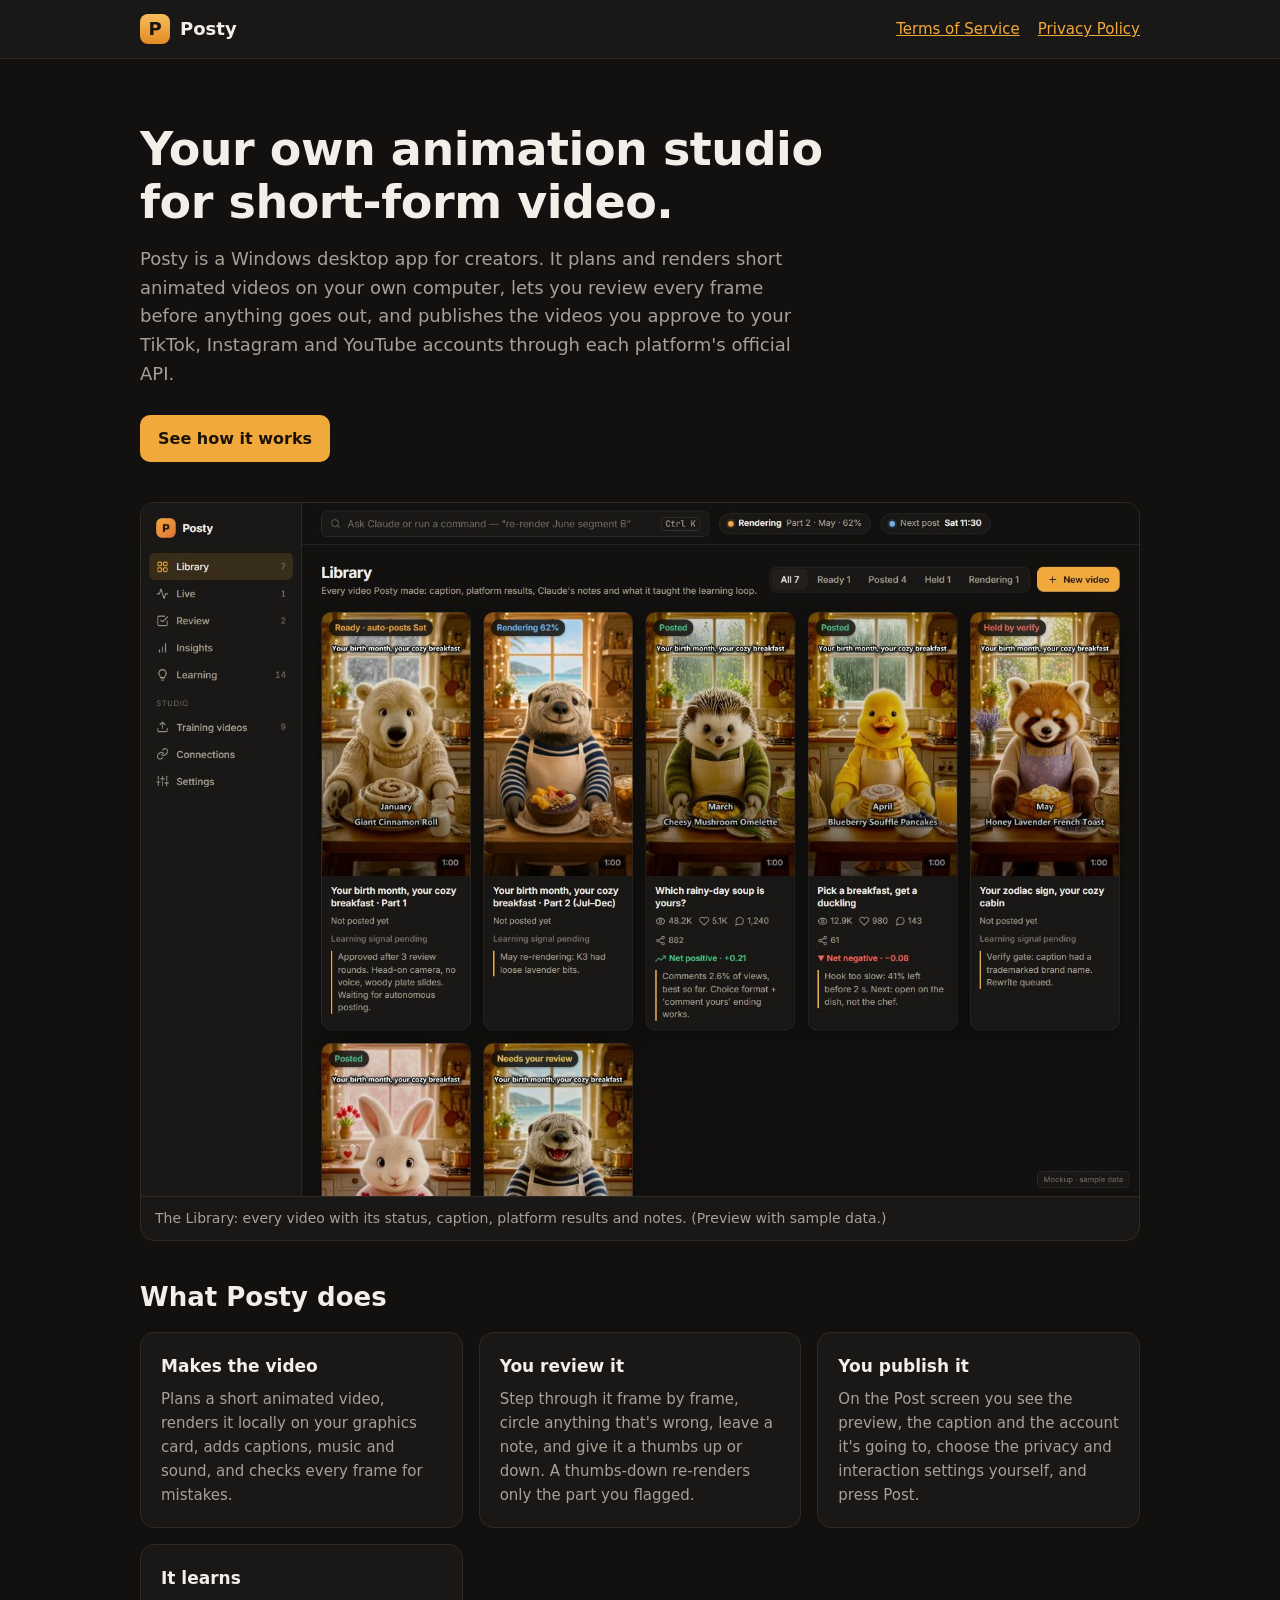
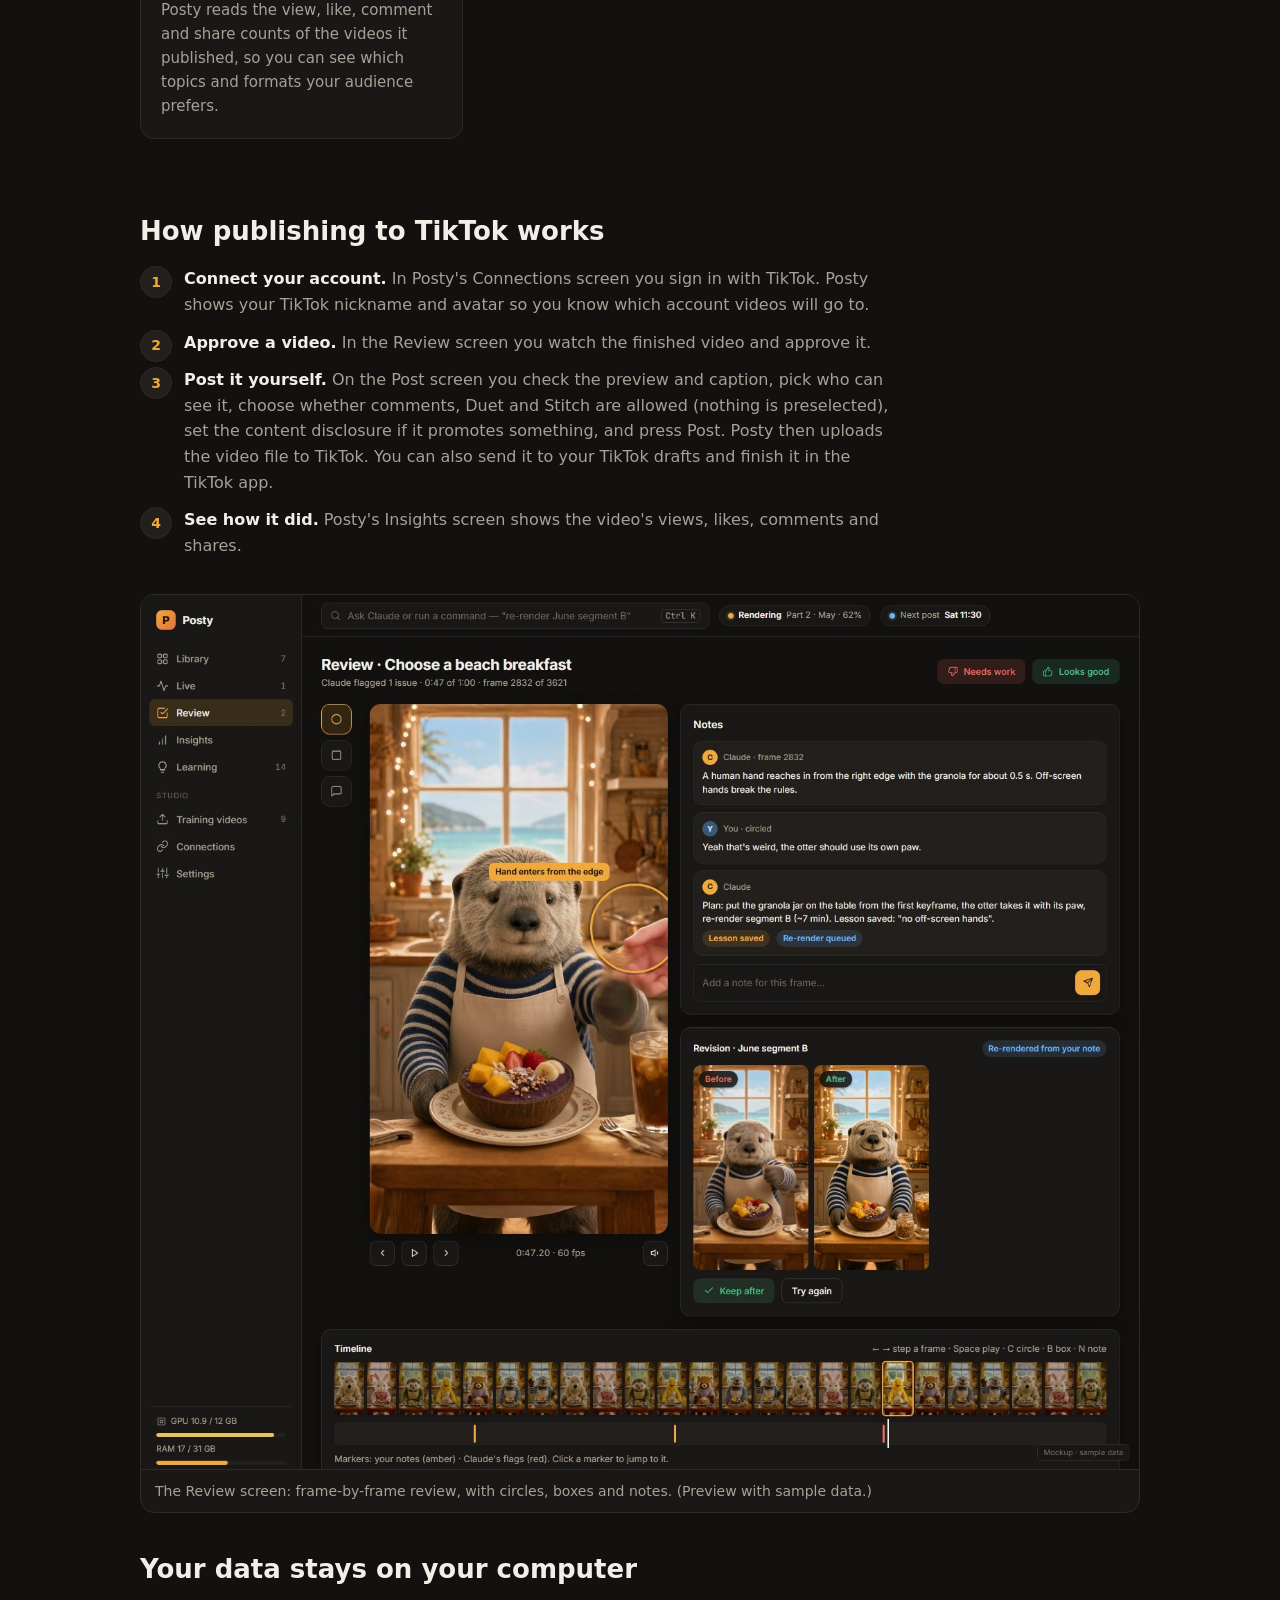
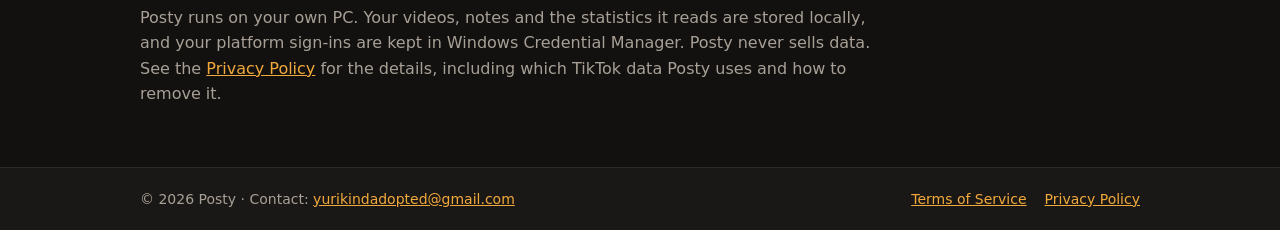
==== index.html @ a67bea78 "Posty website: about, Terms of Service, Privacy Policy" ====
<!doctype html>
<html lang="en">
<head>
  <meta charset="utf-8">
  <meta name="viewport" content="width=device-width, initial-scale=1">
  <title>Posty: a desktop studio for short animated videos</title>
  <meta name="description" content="Posty is a desktop studio for creators: it makes short animated videos, lets you review every frame, and publishes the ones you approve to TikTok, Instagram and YouTube.">
  <link rel="icon" href="icon.png">
  <link rel="stylesheet" href="style.css">
</head>
<body>
  <header class="top">
    <div class="wrap">
      <a class="brand" href="./"><span class="logo">P</span>Posty</a>
      <nav class="legal-links" aria-label="Legal">
        <a href="terms.html">Terms of Service</a>
        <a href="privacy.html">Privacy Policy</a>
      </nav>
    </div>
  </header>

  <main>
    <div class="wrap">
      <div class="hero">
        <h1>Your own animation studio for short-form video.</h1>
        <p>Posty is a Windows desktop app for creators. It plans and renders short animated videos on your own computer,
          lets you review every frame before anything goes out, and publishes the videos you approve to your TikTok,
          Instagram and YouTube accounts through each platform's official API.</p>
        <a class="cta" href="#how">See how it works</a>
      </div>

      <figure class="shot">
        <img src="library.jpg" width="1440" height="1000" alt="Posty's Library screen: a grid of video cards, each with its status, caption, view, like, comment and share counts, and the creator's notes.">
        <figcaption>The Library: every video with its status, caption, platform results and notes. (Preview with sample data.)</figcaption>
      </figure>

      <section>
        <h2>What Posty does</h2>
        <div class="grid">
          <div class="card"><h3>Makes the video</h3><p>Plans a short animated video, renders it locally on your graphics card, adds captions, music and sound, and checks every frame for mistakes.</p></div>
          <div class="card"><h3>You review it</h3><p>Step through it frame by frame, circle anything that's wrong, leave a note, and give it a thumbs up or down. A thumbs-down re-renders only the part you flagged.</p></div>
          <div class="card"><h3>You publish it</h3><p>On the Post screen you see the preview, the caption and the account it's going to, choose the privacy and interaction settings yourself, and press Post.</p></div>
          <div class="card"><h3>It learns</h3><p>Posty reads the view, like, comment and share counts of the videos it published, so you can see which topics and formats your audience prefers.</p></div>
        </div>
      </section>

      <section id="how">
        <h2>How publishing to TikTok works</h2>
        <ol class="steps">
          <li><strong>Connect your account.</strong> In Posty's Connections screen you sign in with TikTok. Posty shows your TikTok nickname and avatar so you know which account videos will go to.</li>
          <li><strong>Approve a video.</strong> In the Review screen you watch the finished video and approve it.</li>
          <li><strong>Post it yourself.</strong> On the Post screen you check the preview and caption, pick who can see it, choose whether comments, Duet and Stitch are allowed (nothing is preselected), set the content disclosure if it promotes something, and press Post. Posty then uploads the video file to TikTok. You can also send it to your TikTok drafts and finish it in the TikTok app.</li>
          <li><strong>See how it did.</strong> Posty's Insights screen shows the video's views, likes, comments and shares.</li>
        </ol>
      </section>

      <figure class="shot">
        <img src="review.jpg" width="1440" height="1260" alt="Posty's Review screen: a vertical video player with circle and box tools, a notes thread, and thumbs-up and thumbs-down buttons.">
        <figcaption>The Review screen: frame-by-frame review, with circles, boxes and notes. (Preview with sample data.)</figcaption>
      </figure>

      <section>
        <h2>Your data stays on your computer</h2>
        <p style="color: var(--muted); max-width: 760px;">Posty runs on your own PC. Your videos, notes and the
          statistics it reads are stored locally, and your platform sign-ins are kept in Windows Credential Manager.
          Posty never sells data. See the <a href="privacy.html">Privacy Policy</a> for the details, including which
          TikTok data Posty uses and how to remove it.</p>
      </section>
    </div>
  </main>

  <footer>
    <div class="wrap">
      <span>© 2026 Posty · Contact: <a href="mailto:yurikindadopted@gmail.com">yurikindadopted@gmail.com</a></span>
      <nav aria-label="Legal"><a href="terms.html">Terms of Service</a><a href="privacy.html">Privacy Policy</a></nav>
    </div>
  </footer>
</body>
</html>
---- style.css ----
:root {
  --bg: #121110; --surface: #1a1816; --raised: #221f1c; --border: #2e2a25;
  --text: #f3eee8; --muted: #a8a096; --accent: #f2a93b; --accent-ink: #1c1306;
  --font: "Inter", system-ui, -apple-system, "Segoe UI", sans-serif;
}
* { box-sizing: border-box; margin: 0; padding: 0; }
html { background: var(--bg); }
body { background: var(--bg); color: var(--text); font: 16px/1.6 var(--font); }
a { color: var(--accent); }
a:focus-visible { outline: 2px solid var(--accent); outline-offset: 2px; border-radius: 4px; }
.wrap { max-width: 1040px; margin: 0 auto; padding: 0 20px; }
header.top { border-bottom: 1px solid var(--border); background: var(--surface); }
header.top .wrap { display: flex; align-items: center; justify-content: space-between; gap: 16px; padding-top: 14px; padding-bottom: 14px; flex-wrap: wrap; }
.brand { display: flex; align-items: center; gap: 10px; font-weight: 700; font-size: 18px; color: var(--text); text-decoration: none; }
.logo { width: 30px; height: 30px; border-radius: 8px; background: linear-gradient(180deg, #f6be5c, #e28a24); color: #1c1610; display: grid; place-items: center; font-weight: 800; }
.legal-links { display: flex; gap: 18px; font-size: 15px; }
.hero { padding: 64px 0 40px; }
.hero h1 { font-size: clamp(30px, 5vw, 46px); line-height: 1.15; letter-spacing: -0.01em; max-width: 760px; }
.hero p { color: var(--muted); font-size: 18px; max-width: 680px; margin-top: 16px; }
.cta { display: inline-block; margin-top: 26px; background: var(--accent); color: var(--accent-ink); font-weight: 700; padding: 11px 18px; border-radius: 10px; text-decoration: none; }
.shot { border: 1px solid var(--border); border-radius: 14px; overflow: hidden; background: var(--surface); }
.shot img { display: block; width: 100%; height: auto; }
.shot figcaption { padding: 10px 14px; color: var(--muted); font-size: 14px; border-top: 1px solid var(--border); }
section { padding: 36px 0; }
h2 { font-size: 26px; margin-bottom: 14px; }
.grid { display: grid; grid-template-columns: repeat(auto-fit, minmax(240px, 1fr)); gap: 16px; }
.card { background: var(--surface); border: 1px solid var(--border); border-radius: 14px; padding: 20px; }
.card h3 { font-size: 17px; margin-bottom: 6px; }
.card p { color: var(--muted); font-size: 15px; }
.steps { counter-reset: s; display: grid; gap: 12px; max-width: 760px; }
.steps li { list-style: none; position: relative; padding-left: 44px; color: var(--muted); }
.steps li strong { color: var(--text); }
.steps li::before { counter-increment: s; content: counter(s); position: absolute; left: 0; top: 0; width: 30px; height: 30px; border-radius: 50%; background: var(--raised); border: 1px solid var(--border); color: var(--accent); display: grid; place-items: center; font-weight: 700; font-size: 14px; }
.doc { padding: 48px 0 64px; max-width: 760px; }
.doc h1 { font-size: 34px; margin-bottom: 6px; }
.doc .meta { color: var(--muted); margin-bottom: 28px; }
.doc h2 { font-size: 21px; margin: 28px 0 8px; }
.doc p, .doc li { color: #d9d2c9; }
.doc ul { padding-left: 22px; margin: 8px 0; }
.doc li { margin: 4px 0; }
footer { border-top: 1px solid var(--border); background: var(--surface); margin-top: 24px; }
footer .wrap { display: flex; justify-content: space-between; gap: 16px; flex-wrap: wrap; padding-top: 20px; padding-bottom: 20px; color: var(--muted); font-size: 14px; }
footer nav { display: flex; gap: 18px; }
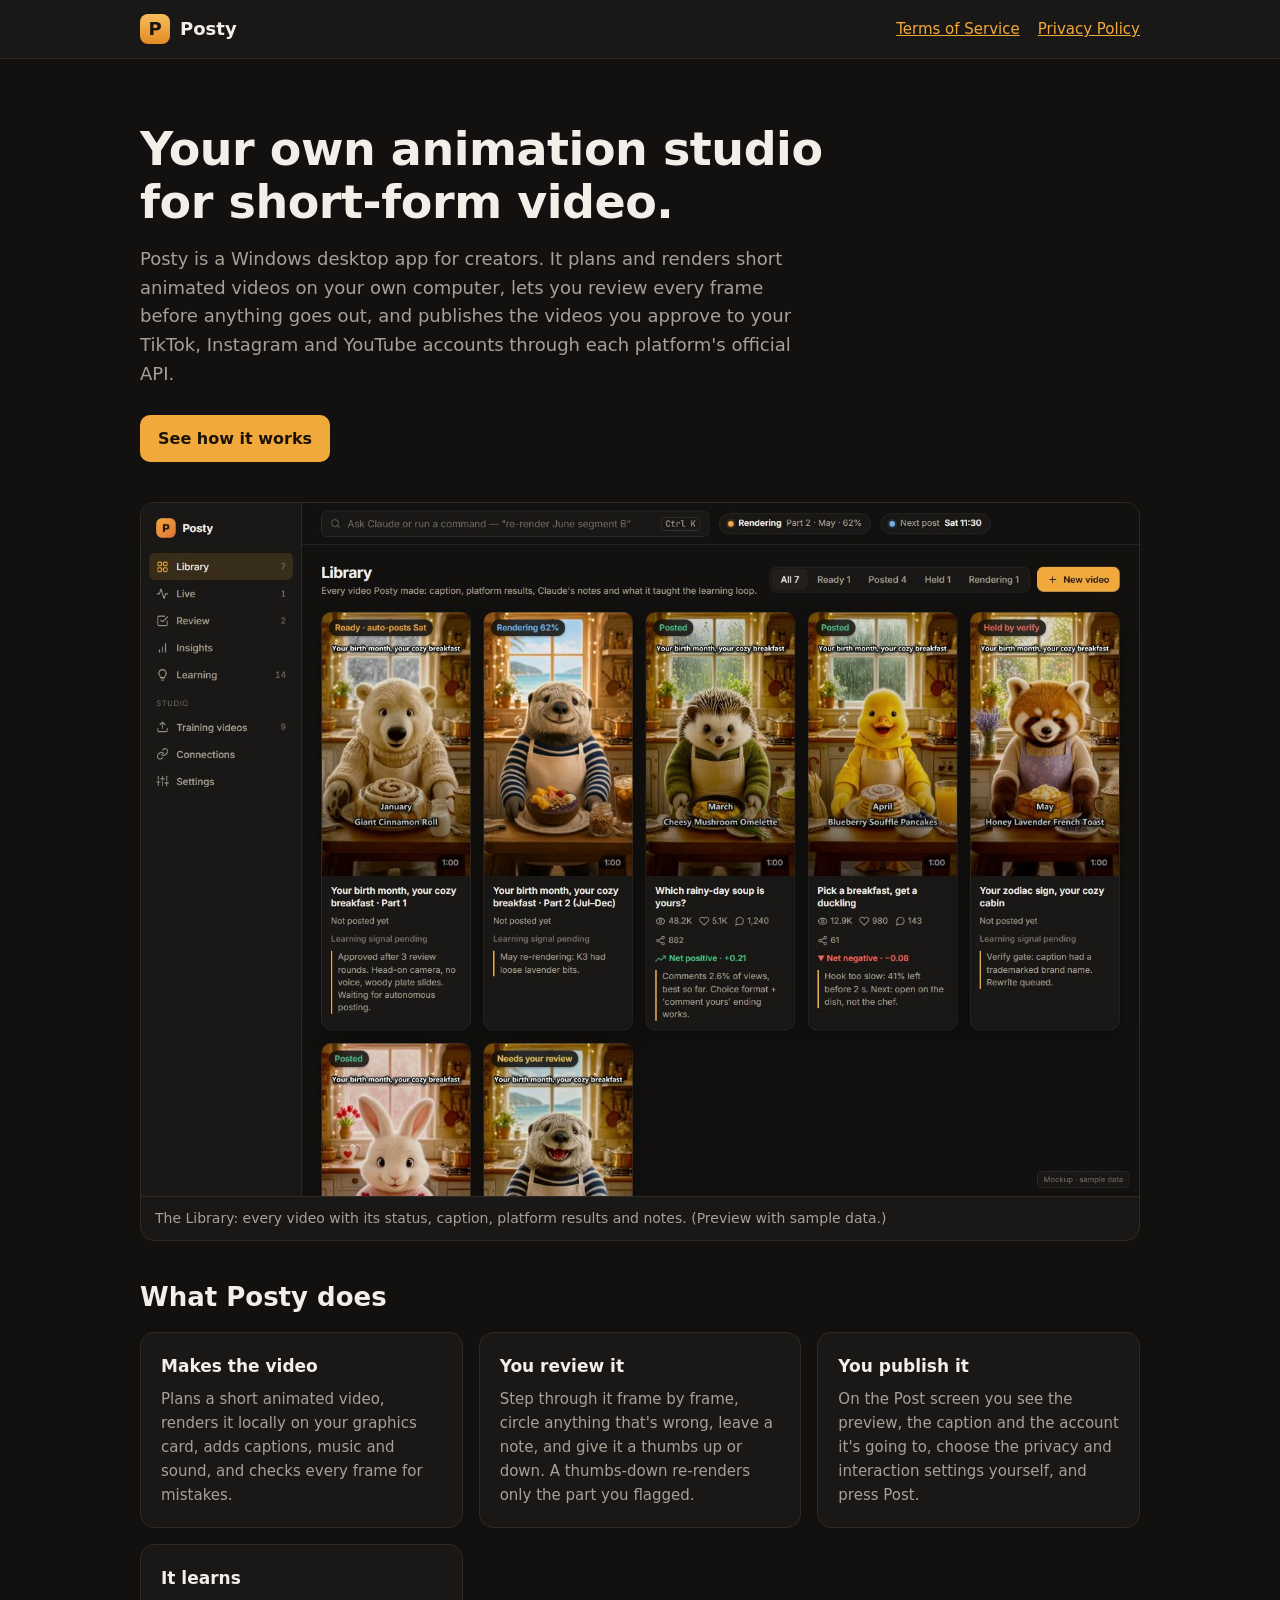
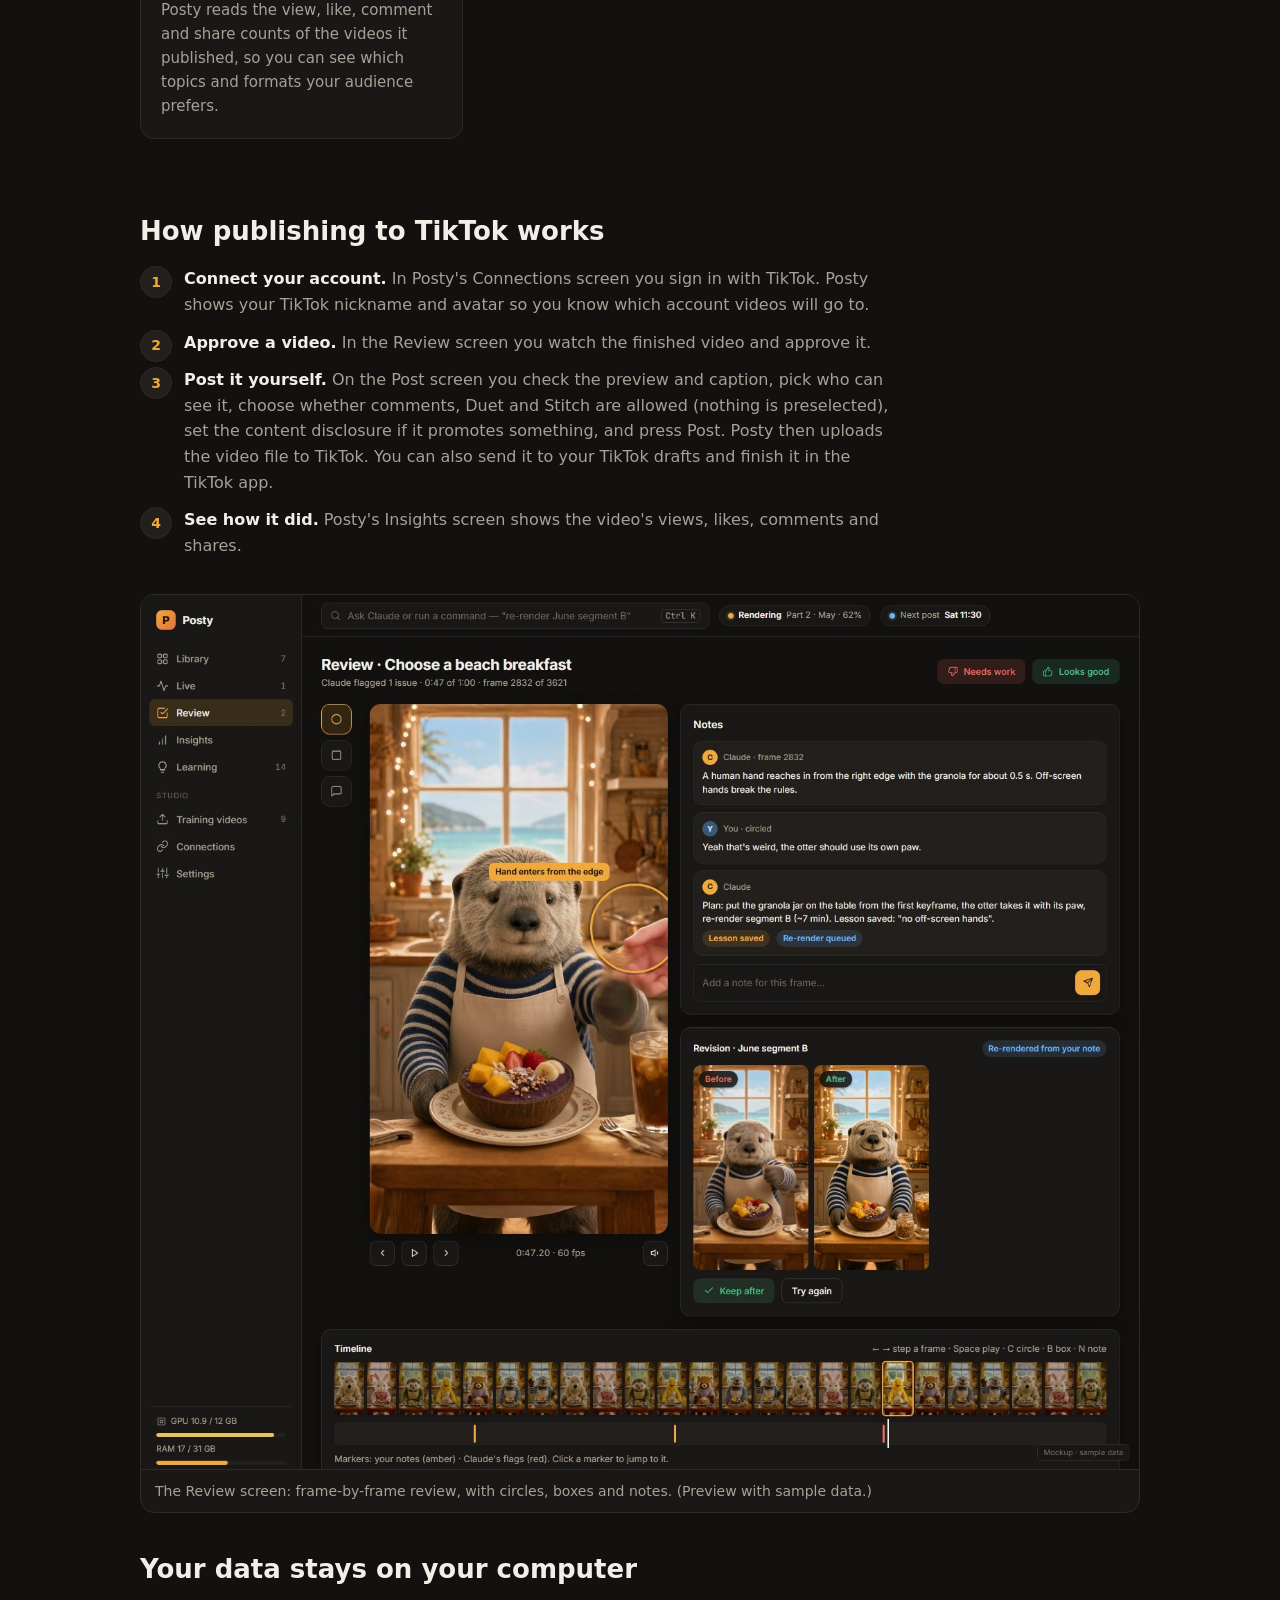
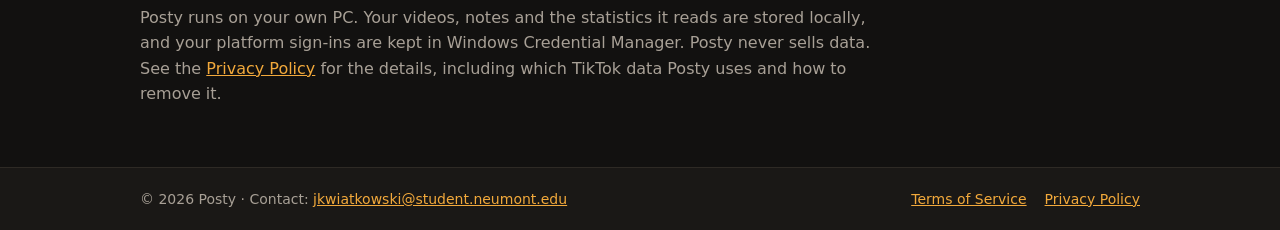
==== commit 853e0b4b: "Contact email: jkwiatkowski@student.neumont.edu Co-Authored-By: Claude Opus 5.5 <noreply@anthropic.c" ====
--- a/index.html
+++ b/index.html
@@ -71,7 +71,7 @@
 
   <footer>
     <div class="wrap">
-      <span>© 2026 Posty · Contact: <a href="mailto:yurikindadopted@gmail.com">yurikindadopted@gmail.com</a></span>
+      <span>© 2026 Posty · Contact: <a href="mailto:jkwiatkowski@student.neumont.edu">jkwiatkowski@student.neumont.edu</a></span>
       <nav aria-label="Legal"><a href="terms.html">Terms of Service</a><a href="privacy.html">Privacy Policy</a></nav>
     </div>
   </footer>
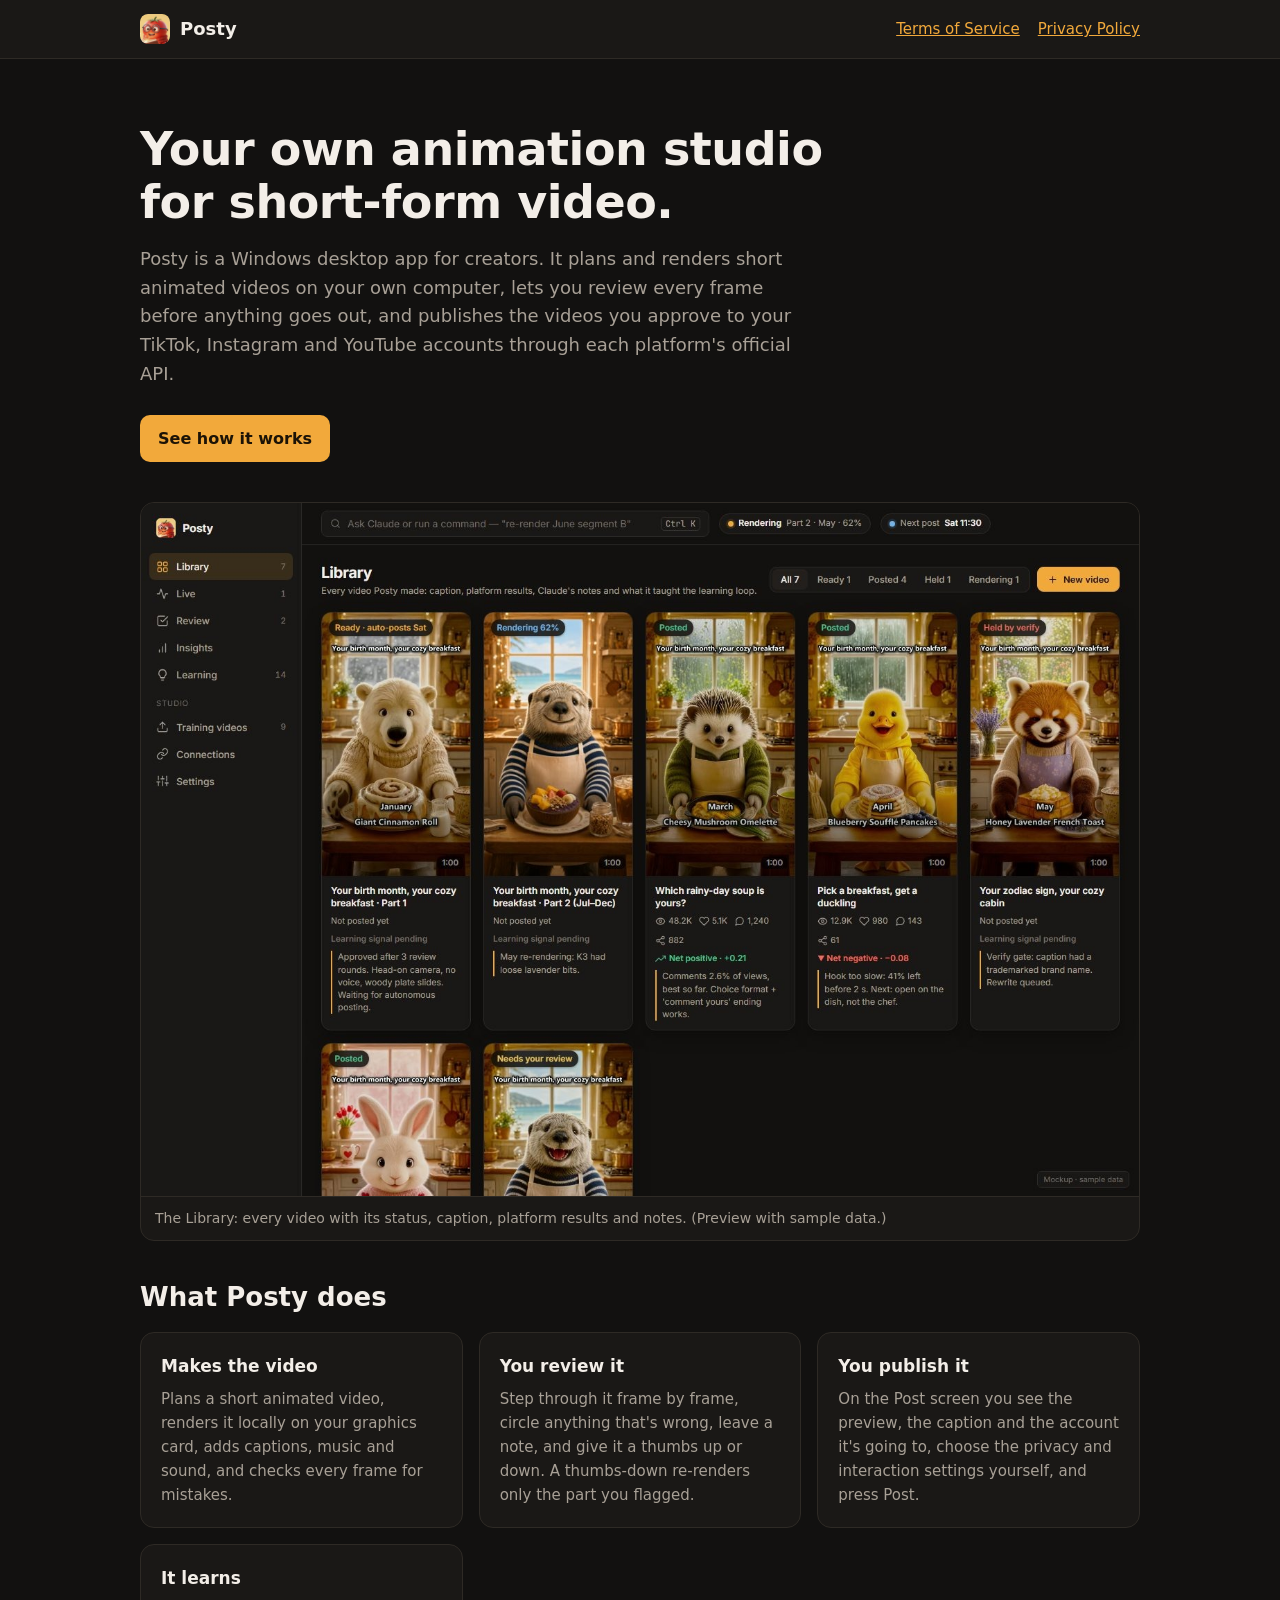
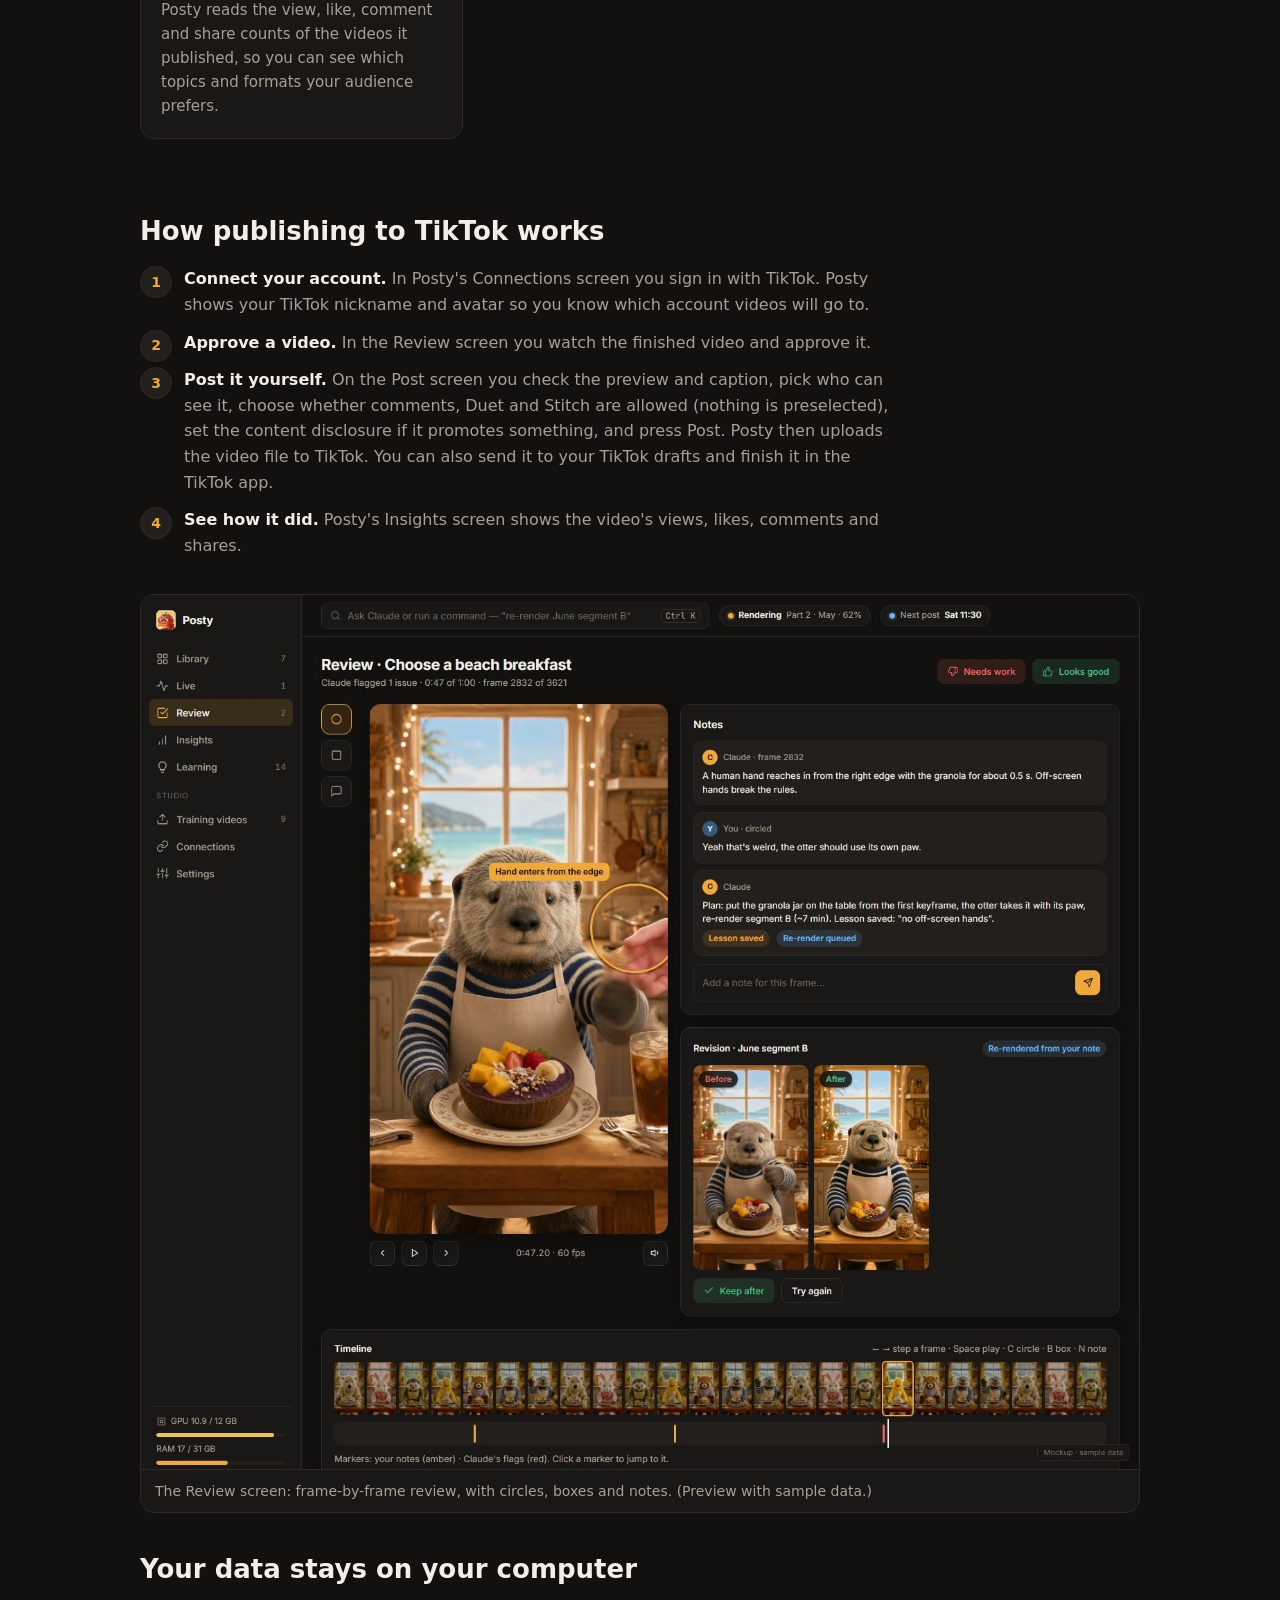
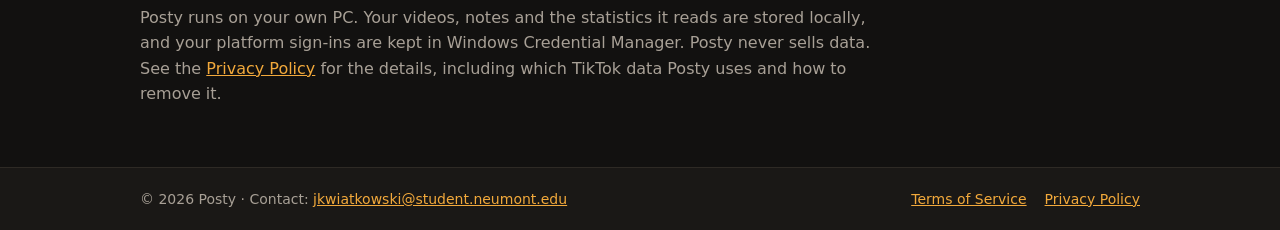
==== commit d6765cad: "Logo: the tomato with glasses replaces the amber P (favicon, header, screenshots) Co-Authored-By: Cl" ====
--- a/index.html
+++ b/index.html
@@ -11,7 +11,7 @@
 <body>
   <header class="top">
     <div class="wrap">
-      <a class="brand" href="./"><span class="logo">P</span>Posty</a>
+      <a class="brand" href="./"><img class="logo" src="icon.png" alt="">Posty</a>
       <nav class="legal-links" aria-label="Legal">
         <a href="terms.html">Terms of Service</a>
         <a href="privacy.html">Privacy Policy</a>
--- a/style.css
+++ b/style.css
@@ -12,7 +12,7 @@
 header.top { border-bottom: 1px solid var(--border); background: var(--surface); }
 header.top .wrap { display: flex; align-items: center; justify-content: space-between; gap: 16px; padding-top: 14px; padding-bottom: 14px; flex-wrap: wrap; }
 .brand { display: flex; align-items: center; gap: 10px; font-weight: 700; font-size: 18px; color: var(--text); text-decoration: none; }
-.logo { width: 30px; height: 30px; border-radius: 8px; background: linear-gradient(180deg, #f6be5c, #e28a24); color: #1c1610; display: grid; place-items: center; font-weight: 800; }
+.logo { width: 30px; height: 30px; border-radius: 8px; display: block; }
 .legal-links { display: flex; gap: 18px; font-size: 15px; }
 .hero { padding: 64px 0 40px; }
 .hero h1 { font-size: clamp(30px, 5vw, 46px); line-height: 1.15; letter-spacing: -0.01em; max-width: 760px; }
